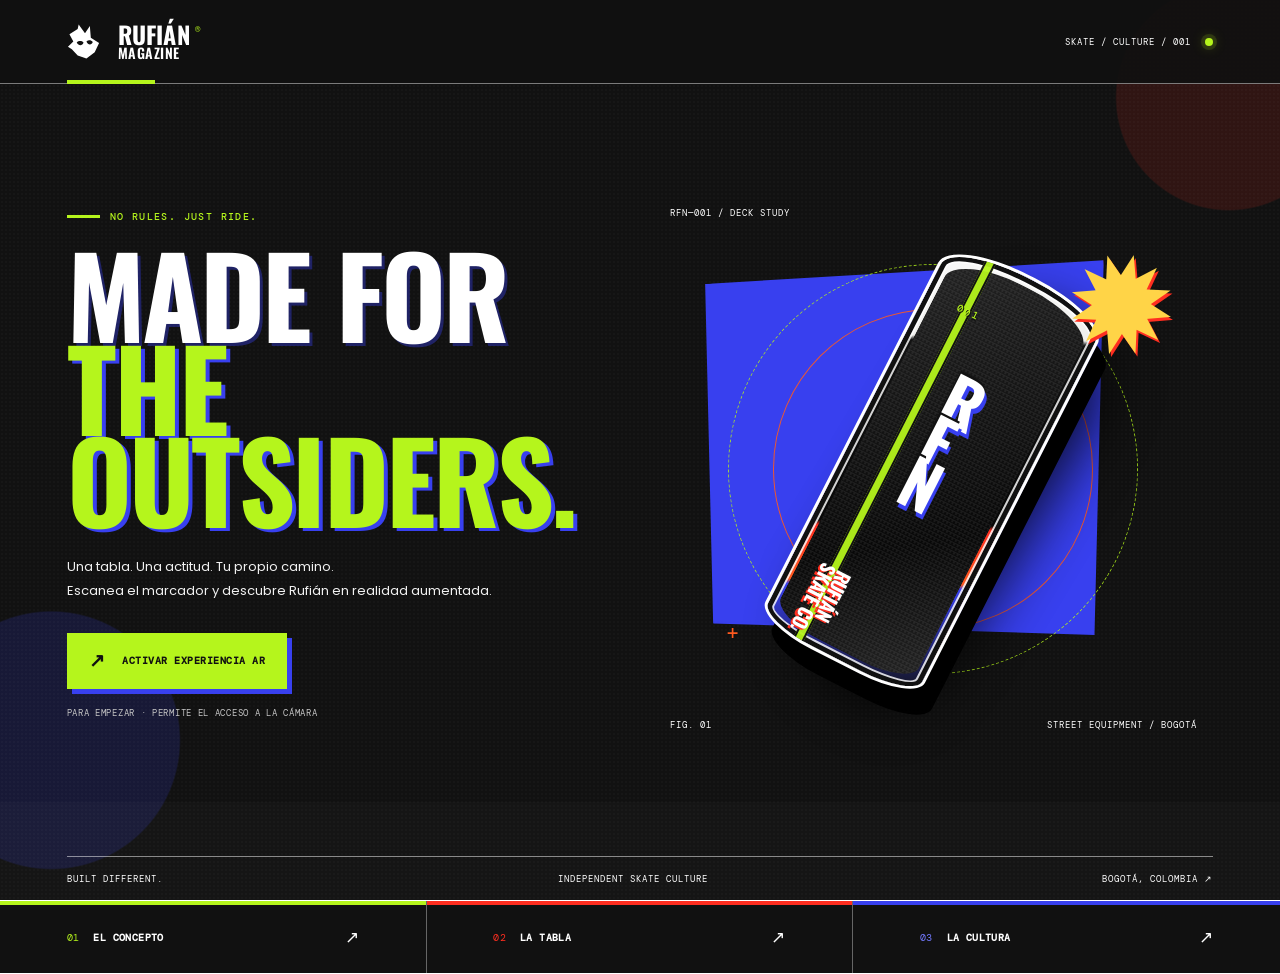
==== index.html @ 3ac0aaef "Add files via upload" ====
<!doctype html>
<html lang="es">
<head>
  <meta charset="utf-8">
  <meta name="viewport" content="width=device-width, initial-scale=1, viewport-fit=cover">
  <meta name="theme-color" content="#111111">
  <meta name="description" content="Rufián — skate underground. Explora la tabla mediante una experiencia de realidad aumentada.">
  <title>RUFIÁN — Skate Underground</title>
  <link rel="stylesheet" href="css/app.css">
  <!-- MindAR 1.2.5 usa módulos ES; el compilador se importa dinámicamente desde el módulo correcto. -->
  <script type="importmap">
  {
    "imports": {
      "three": "./js/three.compat.js",
      "three/addons/": "./js/addons/",
      "mindar-image-three": "https://cdn.jsdelivr.net/npm/mind-ar@1.2.5/dist/mindar-image-three.prod.js"
    }
  }
  </script>
</head>
<body>
  <div id="ar-container" aria-label="Vista de realidad aumentada"></div>

  <header class="topbar">
    <a class="wordmark" href="#inicio" aria-label="Rufián Magazine inicio">
      <svg class="brand-symbol" viewBox="0 0 72 76" role="img" aria-label="Símbolo Rufián" focusable="false">
        <path d="M5 22 22 11 24 2 37 20 47 5 49 29 66 40 57 59 40 72 22 66 10 53 2 48 13 37Z" fill="currentColor"/>
        <path d="M20 39c4-4 10-4 14 0-2 7-10 8-14 0Zm20-2c4-4 10-3 13 1-2 7-10 7-13-1Z" fill="#111111"/>
      </svg>
      <span class="wordmark-stack"><span class="wordmark-main">RUFIÁN</span><span class="wordmark-sub">MAGAZINE</span></span>
      <span class="wordmark-registered">®</span>
    </a>
    <div class="topbar-right"><span class="edition">SKATE / CULTURE / 001</span><span class="live-dot" aria-hidden="true"></span></div>
  </header>

  <main id="inicio" class="landing">
    <div class="hero-copy">
      <p class="eyebrow"><span class="eyebrow-line"></span> NO RULES. JUST RIDE.</p>
      <h1>MADE FOR<br><span>THE OUTSIDERS.</span></h1>
      <p class="intro">Una tabla. Una actitud. Tu propio camino.<br>Escanea el marcador y descubre Rufián en realidad aumentada.</p>
      <button id="start-button" class="primary-button" type="button"><span class="button-icon">↗</span><span id="start-label">ACTIVAR EXPERIENCIA AR</span></button>
      <div id="progress-container" class="progress-container" aria-live="polite">
        <div class="progress-track"><div id="progress-bar-fill"></div></div>
        <span id="progress-label">Preparando experiencia… 0%</span>
      </div>
      <p class="camera-note">PARA EMPEZAR · PERMITE EL ACCESO A LA CÁMARA</p>
    </div>

    <div class="deck-stage" aria-label="Ilustración gráfica de una tabla de skate Rufián">
      <div class="stage-index">RFN—001 / DECK STUDY</div>
      <div class="orbit orbit-one"></div><div class="orbit orbit-two"></div>
      <div class="deck-shadow"></div>
      <div class="skate-deck" aria-hidden="true">
        <div class="deck-grip"></div><div class="deck-stripe"></div>
        <div class="deck-mark">R<br>F<br>N</div><div class="deck-number">001</div>
        <div class="deck-scribble">RUFIÁN<br>SKATE CO.</div>
      </div>
      <div class="stage-caption"><span>FIG. 01</span><span>STREET EQUIPMENT / BOGOTÁ</span></div>
      <div class="crosshair crosshair-a">+</div><div class="crosshair crosshair-b">+</div>
    </div>

    <div class="bottom-strip"><span>BUILT DIFFERENT.</span><span>INDEPENDENT SKATE CULTURE</span><span>BOGOTÁ, COLOMBIA ↗</span></div>
  </main>

  <section id="ar-hud" class="ar-hud" aria-label="Controles de realidad aumentada" hidden>
    <div class="scan-message"><span class="scan-pulse"></span><span id="tracking-status">Apunta al marcador para detectar la tabla</span></div>
    <button id="exit-ar" class="exit-button" type="button" aria-label="Volver al inicio">×</button>
  </section>

  <nav class="info-nav" aria-label="Información de Rufián">
    <button class="info-button" data-dialog="concept" type="button"><span>01</span> EL CONCEPTO <b>↗</b></button>
    <button class="info-button" data-dialog="deck" type="button"><span>02</span> LA TABLA <b>↗</b></button>
    <button class="info-button" data-dialog="culture" type="button"><span>03</span> LA CULTURA <b>↗</b></button>
  </nav>

  <div id="dialog-backdrop" class="dialog-backdrop" hidden>
    <section class="info-dialog" role="dialog" aria-modal="true" aria-labelledby="dialog-title">
      <button id="dialog-close" class="dialog-close" type="button" aria-label="Cerrar diálogo">×</button>
      <p id="dialog-kicker" class="eyebrow">RUFIÁN / MANIFIESTO</p>
      <h2 id="dialog-title">HECHO PARA<br>LOS OUTSIDERS.</h2>
      <p id="dialog-body" class="dialog-body"></p>
      <div class="dialog-footer"><span id="dialog-count">01 / 03</span><span>RUFIÁN SKATE CO. ®</span></div>
    </section>
  </div>

  <div id="toast" class="toast" role="status" aria-live="polite"></div>
  <script type="module">
    import * as THREE from './js/three.module.js';
    import { APP } from './js/app.js';
    import { MindARController } from './js/mindar/mindar_controller.js';

    window.THREE = THREE;
    const $ = (id) => document.getElementById(id);
    const startButton = $('start-button');
    const startLabel = $('start-label');
    const progressContainer = $('progress-container');
    const progressFill = $('progress-bar-fill');
    const progressLabel = $('progress-label');
    const landing = document.querySelector('.landing');
    const arHud = $('ar-hud');
    const toast = $('toast');
    let player = null, mindarController = null, loaded = false, loadPromise = null;
    let toastTimer = null, audioContext = null, arActive = false;
    let compiledTargetUrl = null;
    let compileTargetPromise = null;

    const dialogContent = {
      concept: { kicker: 'RUFIÁN / MANIFIESTO', title: 'HECHO PARA<br>LOS OUTSIDERS.', body: 'Rufián nace de la calle, la gráfica independiente y la necesidad de expresarse sin pedir permiso. No buscamos encajar: buscamos dejar huella. Una marca para quienes convierten cada superficie en una posibilidad.', count: '01 / 03' },
      deck: { kicker: 'RUFIÁN / PRODUCTO 001', title: 'TU TABLA.<br>TUS REGLAS.', body: 'La tabla es más que una herramienta: es una superficie para llevar tu identidad. Gráfica contundente, lenguaje visual experimental y una actitud que mezcla el skate clásico con la cultura underground. Esta experiencia AR amplía la historia del producto.', count: '02 / 03' },
      culture: { kicker: 'RUFIÁN / COMUNIDAD', title: 'LA CALLE<br>ES DE TODOS.', body: 'Skate, música, ilustración y cultura urbana se encuentran en un mismo lugar. Rufián celebra a quienes aprenden a su ritmo, prueban cosas nuevas y construyen comunidad. No importa cómo empiezas; importa que salgas a rodar.', count: '03 / 03' }
    };

    function sound(type = 'click') {
      try {
        audioContext ||= new (window.AudioContext || window.webkitAudioContext)();
        if (audioContext.state === 'suspended') audioContext.resume();
        const osc = audioContext.createOscillator(), gain = audioContext.createGain();
        const now = audioContext.currentTime;
        osc.type = type === 'open' ? 'triangle' : 'sine';
        osc.frequency.setValueAtTime(type === 'open' ? 520 : 330, now);
        osc.frequency.exponentialRampToValueAtTime(type === 'open' ? 760 : 180, now + 0.11);
        gain.gain.setValueAtTime(0.0001, now);
        gain.gain.exponentialRampToValueAtTime(0.08, now + 0.012);
        gain.gain.exponentialRampToValueAtTime(0.0001, now + 0.16);
        osc.connect(gain); gain.connect(audioContext.destination);
        osc.start(now); osc.stop(now + 0.17);
      } catch (e) { console.warn('Audio no disponible en este navegador.', e); }
    }
    function showToast(message) {
      toast.textContent = message; toast.classList.add('visible');
      clearTimeout(toastTimer); toastTimer = setTimeout(() => toast.classList.remove('visible'), 4200);
    }
    function setProgress(percent, message) {
      const safePercent = Math.max(0, Math.min(100, Math.round(percent)));
      progressFill.style.width = `${safePercent}%`;
      progressLabel.textContent = `${message} ${safePercent}%`;
    }

    async function loadEverything() {
      if (loadPromise) return loadPromise;
      loadPromise = (async () => {
        setProgress(4, 'Cargando escena…');
        const response = await fetch('./app.json');
        if (!response.ok) throw new Error('No se pudo cargar app.json. Verifica que el repositorio esté completo.');
        const sceneJSON = await response.json();
        setProgress(12, 'Preparando escena…');
        player = new APP.Player({ alpha: true });
        await player.load(sceneJSON);
        player.setSize(window.innerWidth, window.innerHeight);
        player.play();
        document.body.appendChild(player.dom);
        player.dom.classList.add('hidden-scene-canvas');
        window.addEventListener('resize', () => player?.setSize(window.innerWidth, window.innerHeight));
        window.player = player;
        setProgress(22, 'Escena preparada…');
        await new Promise(resolve => requestAnimationFrame(resolve));
        loaded = true;
      })().catch(error => { loaded = false; loadPromise = null; throw error; });
      return loadPromise;
    }

    // MindAR 1.2.x se distribuye como ES module: cargarlo con una etiqueta script clásica
    // no crea window.MINDAR.IMAGE. Importamos Compiler como export del módulo y probamos
    // dos CDNs para evitar depender de un único punto de entrega.
    async function loadMindARCompiler() {
      const urls = [
        'https://cdn.jsdelivr.net/npm/mind-ar@1.2.5/dist/mindar-image.prod.js',
        'https://unpkg.com/mind-ar@1.2.5/dist/mindar-image.prod.js'
      ];
      let lastError = null;
      for (const url of urls) {
        try {
          const module = await import(url);
          if (typeof module.Compiler === 'function') return module.Compiler;
          throw new Error('El módulo descargado no exporta Compiler.');
        } catch (error) {
          lastError = error;
          console.warn('No se pudo cargar MindAR Compiler desde', url, error);
        }
      }
      const detail = lastError?.message ? ` Detalle: ${lastError.message}` : '';
      throw new Error('No se pudo descargar el compilador de MindAR. Revisa tu conexión, bloqueadores de contenido o la disponibilidad de los CDN e inténtalo de nuevo.' + detail);
    }

    // Genera el archivo .mind en memoria a partir de la imagen real de Rufián.
    // Esto evita reutilizar el targets.mind antiguo, que pertenecía a otra marca.
    async function getCompiledTargetUrl() {
      if (compiledTargetUrl) return compiledTargetUrl;
      if (compileTargetPromise) return compileTargetPromise;

      compileTargetPromise = (async () => {
        const Compiler = await loadMindARCompiler();

        setProgress(27, 'Cargando imagen de seguimiento…');
        const image = new Image();
        image.decoding = 'async';
        image.src = './assets/marker/target.jpg';
        if (typeof image.decode === 'function') {
          await image.decode();
        } else {
          await new Promise((resolve, reject) => {
            image.onload = resolve;
            image.onerror = () => reject(new Error('No se pudo cargar assets/marker/target.jpg.'));
          });
        }

        setProgress(32, 'Analizando imagen…');
        const compiler = new Compiler();
        await compiler.compileImageTargets([image], (percent) => {
          const p = Math.max(0, Math.min(100, Number(percent) || 0));
          setProgress(32 + p * 0.43, 'Analizando imagen…');
        });

        const buffer = await compiler.exportData();
        if (!buffer || !buffer.byteLength) throw new Error('MindAR no pudo generar el marcador. Prueba con una imagen nítida y bien iluminada.');
        compiledTargetUrl = URL.createObjectURL(new Blob([buffer], { type: 'application/octet-stream' }));
        setProgress(76, 'Marcador listo…');
        return compiledTargetUrl;
      })().catch(error => {
        compileTargetPromise = null;
        throw error;
      }).finally(() => {
        compileTargetPromise = null;
      });

      return compileTargetPromise;
    }

    startButton.addEventListener('click', async () => {
      sound('open'); startButton.disabled = true; startLabel.textContent = 'PREPARANDO…';
      progressContainer.classList.add('visible');
      try {
        await loadEverything();
        const targetUrl = await getCompiledTargetUrl();
        setProgress(82, 'Solicitando cámara…');
        mindarController = new MindARController($('ar-container'), player, new URLSearchParams(location.search).get('debug') === '1', targetUrl);
        mindarController.addListener('found', () => { $('tracking-status').textContent = 'Marcador detectado · explora la experiencia'; showToast('¡Marcador detectado!'); });
        mindarController.addListener('lost', () => { $('tracking-status').textContent = 'Marcador perdido · vuelve a apuntar'; });
        await mindarController.start();
        arActive = true;
        setProgress(100, 'Experiencia activa');
        landing.classList.add('ar-mode');
        arHud.hidden = false;
        document.body.classList.add('ar-running');
        startButton.disabled = false; startLabel.textContent = 'EXPERIENCIA ACTIVA';
        showToast('Cámara activa. Apunta a la imagen de Rufián para detectar el marcador.');
      } catch (error) {
        console.error(error);
        startButton.disabled = false; startLabel.textContent = 'REINTENTAR EXPERIENCIA AR';
        const msg = error?.message || 'No fue posible iniciar la experiencia.';
        progressLabel.textContent = msg;
        showToast(/permission|permiso|notallowederror|denied/i.test(msg) ? 'Permite el acceso a la cámara en tu navegador y vuelve a intentarlo.' : msg);
      }
    });

    document.querySelectorAll('.info-button').forEach(button => button.addEventListener('click', () => {
      const item = dialogContent[button.dataset.dialog]; if (!item) return;
      sound('open'); $('dialog-kicker').textContent = item.kicker;
      $('dialog-title').innerHTML = item.title; $('dialog-body').textContent = item.body;
      $('dialog-count').textContent = item.count;
      $('dialog-backdrop').hidden = false; $('dialog-close').focus();
    }));
    function closeDialog() { $('dialog-backdrop').hidden = true; sound(); }
    $('dialog-close').addEventListener('click', closeDialog);
    $('dialog-backdrop').addEventListener('click', event => { if (event.target === $('dialog-backdrop')) closeDialog(); });
    document.addEventListener('keydown', event => { if (event.key === 'Escape' && !$('dialog-backdrop').hidden) closeDialog(); });
    $('exit-ar').addEventListener('click', () => {
      sound(); mindarController?.stop(); mindarController = null; arActive = false;
      $('ar-container').replaceChildren(); arHud.hidden = true; landing.classList.remove('ar-mode');
      document.body.classList.remove('ar-running'); startLabel.textContent = 'ACTIVAR EXPERIENCIA AR';
      progressContainer.classList.remove('visible'); showToast('Experiencia pausada. Puedes volver a iniciarla.');
    });
    // El navegador exige HTTPS (Vercel lo ofrece) y una acción del usuario para activar la cámara y el sonido.
    window.addEventListener('beforeunload', () => mindarController?.stop());
  </script>
</body>
</html>
---- css/app.css ----
@import url('https://fonts.googleapis.com/css2?family=DM+Mono:wght@400;500&family=Oswald:wght@400;500;600;700&family=Poppins:wght@400;500;600;700;800&display=swap');
:root{--ink:#11110f;--paper:#e9e7df;--acid:#d7ff3f;--muted:#a5a49d;--line:rgba(233,231,223,.2);--display:'Barlow Condensed',Impact,sans-serif;--body:'Inter',Arial,sans-serif;--mono:'DM Mono',monospace}
*{box-sizing:border-box}html,body{margin:0;min-height:100%;background:var(--ink);color:var(--paper);font-family:var(--body)}body{min-height:100svh;overflow-x:hidden}button,a{-webkit-tap-highlight-color:transparent}button{font:inherit}#ar-container{position:fixed;inset:0;width:100%;height:100%;z-index:0;overflow:hidden;pointer-events:none}#ar-container video{object-fit:cover}#ar-container canvas{position:absolute;inset:0;width:100%;height:100%}.hidden-scene-canvas{position:fixed!important;left:-10000px!important;top:0!important;width:1px!important;height:1px!important;overflow:hidden!important;pointer-events:none!important}.topbar{height:76px;position:relative;z-index:5;display:flex;align-items:center;justify-content:space-between;padding:0 5.2vw;border-bottom:1px solid var(--line)}.wordmark{font:900 34px/.8 var(--display);letter-spacing:-1.5px;color:var(--paper);text-decoration:none}.wordmark span{font:500 10px var(--mono);vertical-align:top;margin-left:3px;letter-spacing:0}.topbar-right{display:flex;align-items:center;gap:14px;font:10px var(--mono);letter-spacing:1.2px;color:var(--muted)}.live-dot,.scan-pulse{display:inline-block;width:8px;height:8px;border-radius:50%;background:var(--acid);box-shadow:0 0 12px #d7ff3f66}.landing{position:relative;z-index:2;min-height:calc(100svh - 76px);padding:8vh 5.2vw 90px;display:grid;grid-template-columns:1fr 1fr;align-items:center;gap:2vw;transition:opacity .35s}.hero-copy{position:relative;z-index:3;max-width:650px}.eyebrow{display:flex;align-items:center;gap:10px;font:11px var(--mono);letter-spacing:1.6px;color:var(--acid);margin:0 0 24px}.eyebrow-line{display:inline-block;width:28px;height:1px;background:var(--acid)}h1{font:900 clamp(64px,8.8vw,140px)/.79 var(--display);letter-spacing:-.045em;margin:0 0 32px;text-transform:uppercase}h1 span{color:var(--acid)}.intro{font-size:14px;line-height:1.8;color:#c5c4bc;margin:0 0 30px}.primary-button{min-height:54px;padding:0 20px;border:1px solid var(--acid);background:var(--acid);color:var(--ink);display:inline-flex;align-items:center;gap:17px;font:700 11px var(--mono);letter-spacing:.6px;cursor:pointer;transition:background .2s,color .2s,transform .2s}.primary-button:hover{background:transparent;color:var(--acid);transform:translateY(-2px)}.primary-button:disabled{opacity:.65;cursor:wait}.button-icon{font-size:19px}.camera-note{font:9px var(--mono);letter-spacing:1px;color:#85857d;margin-top:18px}.progress-container{display:none;max-width:330px;margin-top:22px}.progress-container.visible{display:block}.progress-track{height:3px;background:#393a32;width:100%;margin-bottom:9px}.progress-track div{height:100%;width:0;background:var(--acid);transition:width .2s}.progress-container span{font:10px var(--mono);color:var(--muted)}.deck-stage{height:min(62vh,580px);min-height:390px;position:relative;display:flex;align-items:center;justify-content:center;isolation:isolate}.stage-index,.stage-caption{position:absolute;z-index:2;font:9px var(--mono);letter-spacing:1px;color:#929188}.stage-index{top:3%;left:3%}.stage-caption{bottom:3%;left:3%;right:3%;display:flex;justify-content:space-between}.orbit{position:absolute;border:1px solid rgba(233,231,223,.15);border-radius:50%;aspect-ratio:1;width:min(33vw,410px);transform:rotate(-25deg)}.orbit-one{border-style:dashed}.orbit-two{width:min(26vw,320px);border-color:rgba(215,255,63,.25);transform:rotate(45deg)}.deck-shadow{position:absolute;width:150px;height:430px;background:#000;filter:blur(28px);opacity:.7;transform:rotate(31deg) translate(38px,20px);border-radius:80px}.skate-deck{position:relative;width:clamp(115px,14vw,185px);height:clamp(370px,48vh,510px);border-radius:48% 48% 35% 35% / 7% 7% 5% 5%;background:linear-gradient(105deg,#393a34 0%,#151612 25%,#292a24 50%,#11120f 80%,#42433a 100%);border:2px solid #66665c;box-shadow:inset 0 0 0 5px #11120f, inset 0 0 0 7px #77776a, 18px 20px 0 #0a0a09;transform:rotate(27deg);overflow:hidden}.deck-grip{position:absolute;inset:9px;border-radius:inherit;background:repeating-linear-gradient(0deg,transparent 0 3px,#ffffff09 3px 4px),radial-gradient(ellipse at 50% 45%,#414239,#171813 70%)}.deck-stripe{position:absolute;top:0;bottom:0;left:22%;width:8px;background:var(--acid);opacity:.95}.deck-mark{position:absolute;left:37%;top:27%;font:900 clamp(36px,5vw,65px)/.75 var(--display);letter-spacing:-5px;color:var(--paper);text-shadow:3px 3px 0 #111}.deck-number{position:absolute;top:12%;left:20%;font:10px var(--mono);color:var(--acid);letter-spacing:2px}.deck-scribble{position:absolute;bottom:15%;left:27%;font:900 19px/.9 var(--display);letter-spacing:-.5px;color:var(--acid);transform:rotate(90deg);transform-origin:left center}.crosshair{position:absolute;font:22px var(--mono);color:var(--acid)}.crosshair-a{top:17%;right:15%}.crosshair-b{bottom:18%;left:13%}.bottom-strip{position:absolute;bottom:0;left:5.2vw;right:5.2vw;height:44px;border-top:1px solid var(--line);display:flex;align-items:center;justify-content:space-between;font:9px var(--mono);letter-spacing:1px;color:#85857d}.info-nav{position:relative;z-index:5;display:grid;grid-template-columns:repeat(3,1fr);border-top:1px solid var(--line);border-bottom:1px solid var(--line);background:#151612}.info-button{height:72px;padding:0 5.2vw;border:0;border-right:1px solid var(--line);background:transparent;color:var(--paper);display:flex;align-items:center;gap:14px;text-align:left;font:700 11px var(--mono);letter-spacing:.6px;cursor:pointer;transition:background .2s,color .2s}.info-button:last-child{border-right:0}.info-button>span{font:10px var(--mono);color:var(--acid)}.info-button b{margin-left:auto;font-size:17px;font-weight:400}.info-button:hover{background:var(--acid);color:var(--ink)}.info-button:hover>span{color:var(--ink)}.dialog-backdrop{position:fixed;inset:0;z-index:20;background:#000c;display:flex;align-items:center;justify-content:center;padding:20px;backdrop-filter:blur(8px)}.dialog-backdrop[hidden],.ar-hud[hidden]{display:none}.info-dialog{position:relative;width:min(600px,100%);padding:clamp(28px,5vw,54px);background:var(--paper);color:var(--ink);border:1px solid #fff;box-shadow:12px 12px 0 var(--acid)}.info-dialog .eyebrow{color:#56584d}.info-dialog h2{font:900 clamp(52px,8vw,88px)/.82 var(--display);letter-spacing:-.03em;margin:0 0 26px}.dialog-body{font-size:14px;line-height:1.8;max-width:470px;color:#41423b}.dialog-close{position:absolute;top:14px;right:18px;width:36px;height:36px;border:1px solid #aaa;background:transparent;color:var(--ink);font-size:27px;cursor:pointer}.dialog-footer{display:flex;justify-content:space-between;margin-top:35px;padding-top:15px;border-top:1px solid #b8b8ae;font:9px var(--mono);letter-spacing:1px}.toast{position:fixed;z-index:30;left:50%;bottom:100px;transform:translate(-50%,15px);background:var(--acid);color:var(--ink);padding:12px 17px;max-width:calc(100vw - 32px);font:11px var(--mono);opacity:0;pointer-events:none;transition:opacity .2s,transform .2s}.toast.visible{opacity:1;transform:translate(-50%,0)}.ar-hud{position:fixed;inset:0;z-index:8;pointer-events:none}.scan-message{position:absolute;top:95px;left:50%;transform:translateX(-50%);display:flex;align-items:center;gap:10px;max-width:calc(100% - 35px);padding:12px 16px;background:#11110fdd;border:1px solid #ffffff30;font:10px var(--mono);letter-spacing:.3px;white-space:nowrap}.scan-pulse{flex:0 0 auto;animation:pulse 1.4s infinite}.exit-button{pointer-events:auto;position:absolute;top:88px;right:5vw;width:40px;height:40px;border:1px solid #ffffff70;background:#11110fdd;color:white;font-size:27px;cursor:pointer}.ar-running .landing{opacity:.12;pointer-events:none}.ar-running .topbar{background:#11110f99}.ar-running .info-nav{background:#11110fdd}.ar-running .info-button{pointer-events:auto}.ar-running #ar-container{pointer-events:auto}.ar-running .bottom-strip{display:none}@keyframes pulse{0%,100%{opacity:1}50%{opacity:.3}}
@media(max-width:760px){.topbar{height:62px;padding:0 22px}.wordmark{font-size:30px}.topbar-right{font-size:8px;gap:8px}.landing{min-height:auto;padding:7vh 22px 80px;display:flex;flex-direction:column;align-items:stretch;gap:10px}.hero-copy{order:1}.eyebrow{font-size:9px;margin-bottom:20px}h1{font-size:clamp(65px,15vw,104px);margin-bottom:23px}.intro{font-size:12px}.deck-stage{order:2;height:390px;min-height:390px;margin-top:10px}.skate-deck{height:330px;width:112px}.orbit{width:260px}.orbit-two{width:210px}.bottom-strip{left:22px;right:22px;font-size:7px;gap:8px}.bottom-strip span:nth-child(2){display:none}.info-nav{grid-template-columns:1fr}.info-button{height:57px;padding:0 22px;border-right:0;border-bottom:1px solid var(--line)}.info-button:last-child{border-bottom:0}.ar-running .landing{opacity:0;position:absolute;inset:62px 0 auto;min-height:0;height:0;overflow:hidden;padding:0}.ar-running .info-nav{position:fixed;bottom:0;left:0;right:0;grid-template-columns:repeat(3,1fr)}.ar-running .info-button{height:62px;padding:8px;gap:5px;flex-direction:column;justify-content:center;font-size:8px}.ar-running .info-button>span{font-size:8px}.ar-running .info-button b{display:none}.scan-message{top:75px;font-size:9px}.exit-button{top:73px;right:15px;width:34px;height:34px}.dialog-body{font-size:12px}.dialog-footer{font-size:8px}.toast{bottom:205px}}
@media(prefers-reduced-motion:reduce){*,*::before,*::after{animation-duration:.01ms!important;transition-duration:.01ms!important;scroll-behavior:auto!important}}


/* -------------------------------------------------------------------------
   RUFIÁN MAGAZINE — manual de marca
   Base blanco/negro; acentos chartreuse, azul eléctrico, rojo y naranja.
   Oswald aproxima el carácter condensado de Heading Now; Poppins se usa
   para textos, como indica el manual. El resto del CSS funcional se conserva.
   ------------------------------------------------------------------------- */
:root{
  --ink:#111111;
  --paper:#ffffff;
  --acid:#b5f51c;
  --muted:#c2c2c2;
  --line:rgba(255,255,255,.25);
  --display:'Oswald','Arial Narrow',Impact,sans-serif;
  --body:'Poppins',Arial,sans-serif;
  --mono:'DM Mono',monospace;
  --rufian-blue:#3840ef;
  --rufian-orange:#ff5a1f;
  --rufian-red:#ff2e20;
  --rufian-yellow:#ffd447;
}
html,body{background:var(--ink);color:var(--paper);font-family:var(--body)}
body{background-image:radial-gradient(circle at 96% 10%,rgba(255,46,32,.13) 0 7rem,transparent 7.1rem),radial-gradient(circle at 4% 76%,rgba(56,64,239,.17) 0 8rem,transparent 8.1rem);}
body::before{content:"";position:fixed;inset:0;z-index:1;pointer-events:none;opacity:.18;background-image:radial-gradient(rgba(255,255,255,.42) .55px,transparent .75px);background-size:4px 4px;mix-blend-mode:screen;}
.topbar{height:84px;padding:0 5.2vw;border-bottom:1px solid rgba(255,255,255,.45);background:rgba(17,17,17,.92)}
.topbar::after{content:"";position:absolute;bottom:-1px;left:5.2vw;width:88px;height:4px;background:var(--acid)}
.wordmark{display:flex;align-items:center;gap:10px;font-family:var(--display);font-weight:700;letter-spacing:-.3px;color:#fff;line-height:.8}
.wordmark .brand-symbol{display:block;width:35px;height:38px;flex:0 0 auto;color:#fff}
.wordmark-stack{display:flex;flex-direction:column;gap:2px;letter-spacing:-.6px}
.wordmark .wordmark-main{font:700 24px/.88 var(--display);letter-spacing:.2px}
.wordmark .wordmark-sub{font:600 14px/.9 var(--display);letter-spacing:.5px}
.wordmark .wordmark-registered{align-self:flex-start;font:500 9px var(--mono);margin-left:-5px;color:var(--acid)}
.topbar-right{font:9px var(--mono);letter-spacing:1px;color:#fff;}
.live-dot,.scan-pulse{background:var(--acid);box-shadow:0 0 0 4px rgba(181,245,28,.13),0 0 13px rgba(181,245,28,.42)}
.landing{min-height:calc(100svh - 84px);padding-top:6vh;padding-bottom:100px;background:linear-gradient(180deg,transparent 0 88%,rgba(255,255,255,.02) 88% 100%)}
.hero-copy{max-width:690px}
.eyebrow{font:500 10px var(--mono);color:var(--acid);letter-spacing:1.4px}
.eyebrow-line{height:3px;width:33px;background:var(--acid)}
h1{font:700 clamp(64px,8.7vw,138px)/.83 var(--display);letter-spacing:-.025em;margin-bottom:30px;text-shadow:3px 3px 0 rgba(56,64,239,.38)}
h1 span{color:var(--acid);text-shadow:4px 3px 0 var(--rufian-blue);}
.intro{font-family:var(--body);font-size:13px;line-height:1.85;color:#f1f1f1;max-width:510px}
.primary-button{position:relative;isolation:isolate;min-height:56px;border:2px solid var(--acid);background:var(--acid);color:var(--ink);font:700 10px var(--mono);letter-spacing:.5px;box-shadow:5px 5px 0 var(--rufian-blue);}
.primary-button:hover{background:var(--rufian-blue);border-color:var(--rufian-blue);color:#fff;box-shadow:5px 5px 0 var(--rufian-orange);transform:translate(-1px,-1px)}
.primary-button:focus-visible,.info-button:focus-visible,.dialog-close:focus-visible,.exit-button:focus-visible{outline:3px solid var(--rufian-orange);outline-offset:4px}
.camera-note{font:9px var(--mono);color:#c5c5c5;letter-spacing:.7px}
.progress-track{background:#4c4c4c}.progress-track div{background:var(--rufian-orange)}
.deck-stage{z-index:0;overflow:visible;}
.deck-stage::before{content:"";position:absolute;z-index:-1;left:7%;top:12%;width:78%;height:72%;background:var(--rufian-blue);clip-path:polygon(9% 0,100% 8%,86% 100%,0 84%);transform:rotate(-8deg);box-shadow:14px 14px 0 rgba(255,46,32,.26);}
.deck-stage::after{content:"✹";position:absolute;z-index:2;right:8%;top:9%;font:900 clamp(60px,9vw,130px)/1 var(--display);color:var(--rufian-yellow);text-shadow:3px 3px 0 var(--rufian-red);transform:rotate(14deg);pointer-events:none;}
.stage-index,.stage-caption{color:#fff;font:9px var(--mono);letter-spacing:1px;text-shadow:1px 1px #111}
.orbit{border-color:rgba(255,255,255,.52);border-width:1px}
.orbit-one{border-style:dashed;border-color:rgba(181,245,28,.8)}
.orbit-two{border-color:rgba(255,90,31,.9);}
.deck-shadow{filter:blur(30px);opacity:.86}
.skate-deck{background:linear-gradient(155deg,#fafafa 0%,#f0f0ed 21%,#121212 22%,#070707 62%,#ff2e20 63%,#ff5a1f 75%,#3840ef 76%,#111 100%);border:3px solid #fff;box-shadow:inset 0 0 0 5px #111,inset 0 0 0 7px rgba(255,255,255,.82),18px 20px 0 #000;}
.deck-grip{background:repeating-linear-gradient(0deg,transparent 0 3px,#ffffff13 3px 4px),radial-gradient(circle at 50% 50%,rgba(255,255,255,.09) .6px,transparent 1px),linear-gradient(145deg,#222,#080808 67%,#242424);background-size:auto,4px 4px,auto;}
.deck-stripe{left:22%;width:11px;background:var(--acid);border-left:2px solid #111;border-right:2px solid #111}
.deck-mark{color:#fff;font:700 clamp(36px,5vw,65px)/.72 var(--display);letter-spacing:-3px;text-shadow:4px 4px 0 var(--rufian-blue),-2px -2px 0 #111;}
.deck-number{color:var(--acid);font-weight:500;text-shadow:1px 1px #111}
.deck-scribble{color:#fff;text-shadow:2px 2px 0 var(--rufian-red);}
.crosshair{color:var(--rufian-orange);text-shadow:1px 1px #111}
.bottom-strip{font:9px var(--mono);color:#fff;border-top:1px solid rgba(255,255,255,.5)}
.info-nav{background:#111;border-top:1px solid #fff;border-bottom:1px solid #fff;}
.info-button{position:relative;overflow:hidden;background:#111;font:600 10px var(--mono);letter-spacing:.4px;border-right:1px solid rgba(255,255,255,.36);}
.info-button::before{content:"";position:absolute;left:0;top:0;width:100%;height:4px;background:var(--acid);}
.info-button:nth-child(2)::before{background:var(--rufian-red)}
.info-button:nth-child(3)::before{background:var(--rufian-blue)}
.info-button>span{color:var(--acid)}
.info-button:nth-child(2)>span{color:var(--rufian-red)}
.info-button:nth-child(3)>span{color:#737aff}
.info-button:hover{background:var(--acid);color:#111}
.info-button:nth-child(2):hover{background:var(--rufian-red)}
.info-button:nth-child(3):hover{background:var(--rufian-blue);color:#fff}
.info-button:hover>span,.info-button:nth-child(2):hover>span,.info-button:nth-child(3):hover>span{color:inherit}
.dialog-backdrop{background:rgba(0,0,0,.82);backdrop-filter:blur(7px)}
.info-dialog{background:#111;color:#fff;border:2px solid #fff;box-shadow:10px 10px 0 var(--rufian-blue);}
.info-dialog::before{content:"";position:absolute;right:0;top:0;width:72px;height:72px;background:var(--rufian-orange);clip-path:polygon(100% 0,100% 100%,0 0);opacity:.95;pointer-events:none;}
.info-dialog .eyebrow{position:relative;z-index:1;color:var(--acid)}
.info-dialog h2{position:relative;z-index:1;color:#fff;font:700 clamp(48px,7.8vw,84px)/.9 var(--display);letter-spacing:-.025em;text-shadow:3px 3px 0 var(--rufian-blue);}
.dialog-body{font:400 13px/1.9 var(--body);color:#ededed}
.dialog-close{border:1px solid #fff;background:#111;color:#fff;z-index:2}
.dialog-close:hover{background:var(--rufian-red);color:#fff;border-color:var(--rufian-red)}
.dialog-footer{border-top:1px solid rgba(255,255,255,.4);color:#ccc}
.toast{background:var(--acid);color:#111;border:1px solid #111;box-shadow:4px 4px 0 var(--rufian-blue);font:500 10px var(--mono)}
.scan-message{background:#111e;border:1px solid #fff;color:#fff;border-left:4px solid var(--acid);}
.exit-button{background:#111e;border:1px solid #fff;color:#fff;box-shadow:3px 3px 0 var(--rufian-red)}
.exit-button:hover{background:var(--rufian-red)}
.ar-running .topbar{background:#111e}
.ar-running .info-nav{background:#111e}
@media(max-width:760px){
  .topbar{height:68px;padding:0 22px}
  .topbar::after{left:22px;width:66px;height:3px}
  .wordmark .brand-symbol{width:29px;height:32px}
  .wordmark .wordmark-main{font-size:22px}
  .wordmark .wordmark-sub{font-size:12px}
  .topbar-right{font-size:7px;letter-spacing:.3px}
  .landing{padding-top:6vh}
  h1{font-size:clamp(62px,14.7vw,100px);line-height:.84}
  .deck-stage::before{left:3%;width:88%;height:70%;top:12%}
  .deck-stage::after{right:2%;top:7%;font-size:76px}
  .info-dialog{padding:30px 24px;box-shadow:7px 7px 0 var(--rufian-blue)}
  .info-dialog::before{width:55px;height:55px}
  .dialog-body{font-size:12px;line-height:1.8}
  .ar-running .info-button:nth-child(2)::before{background:var(--rufian-red)}
}
@media(prefers-reduced-motion:reduce){body::before{opacity:.08}}
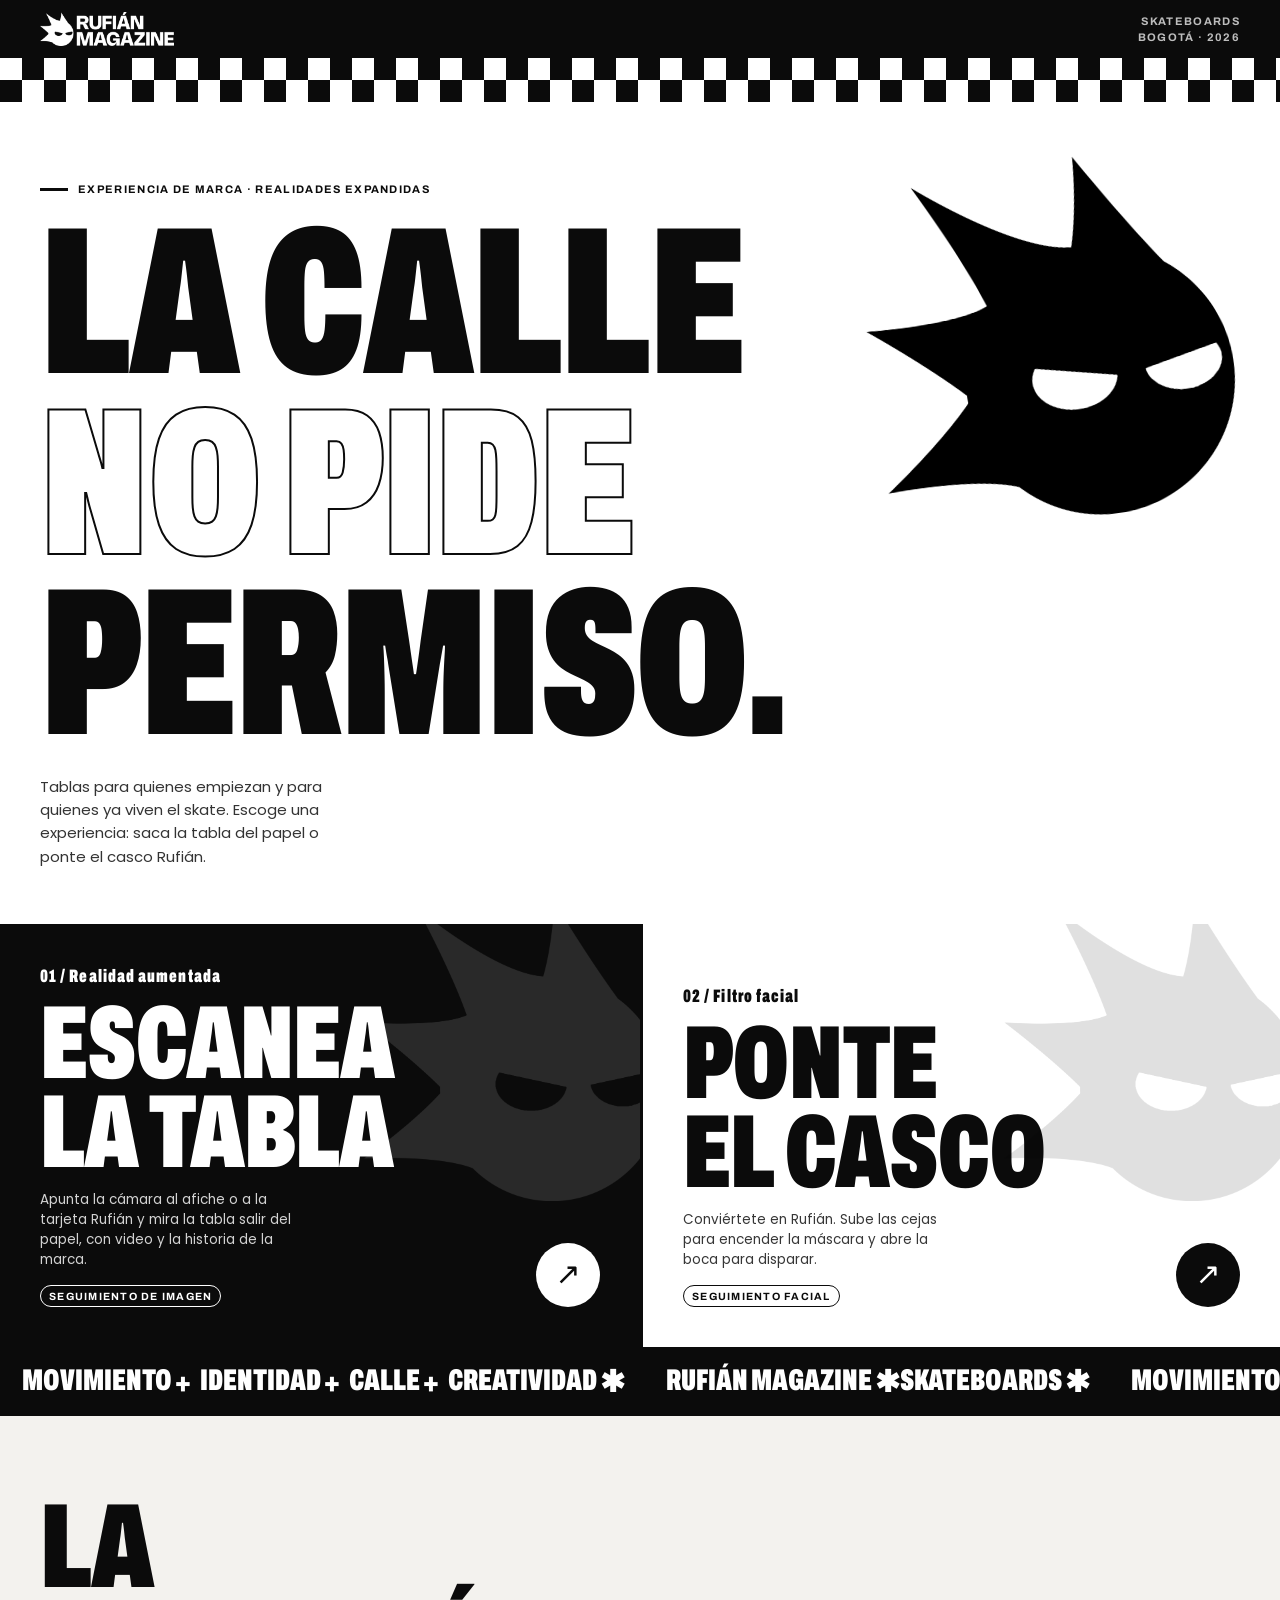
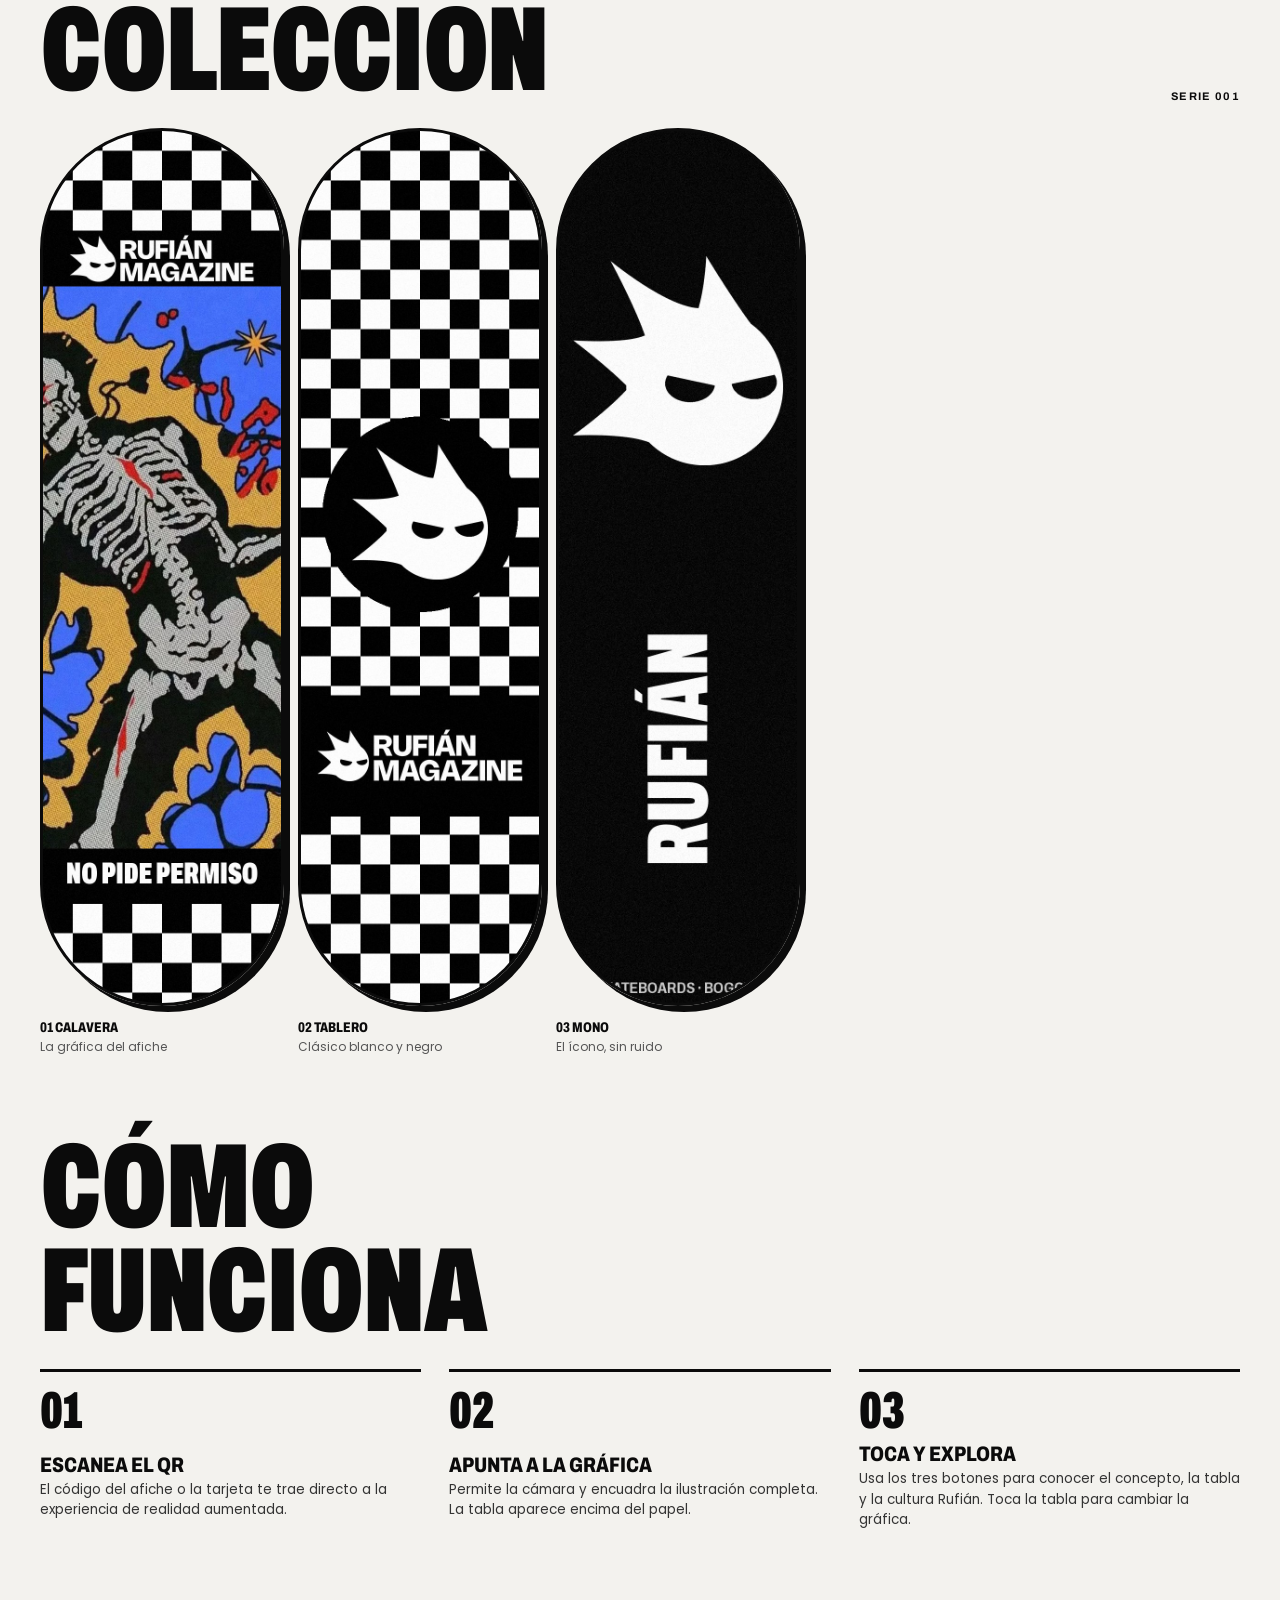
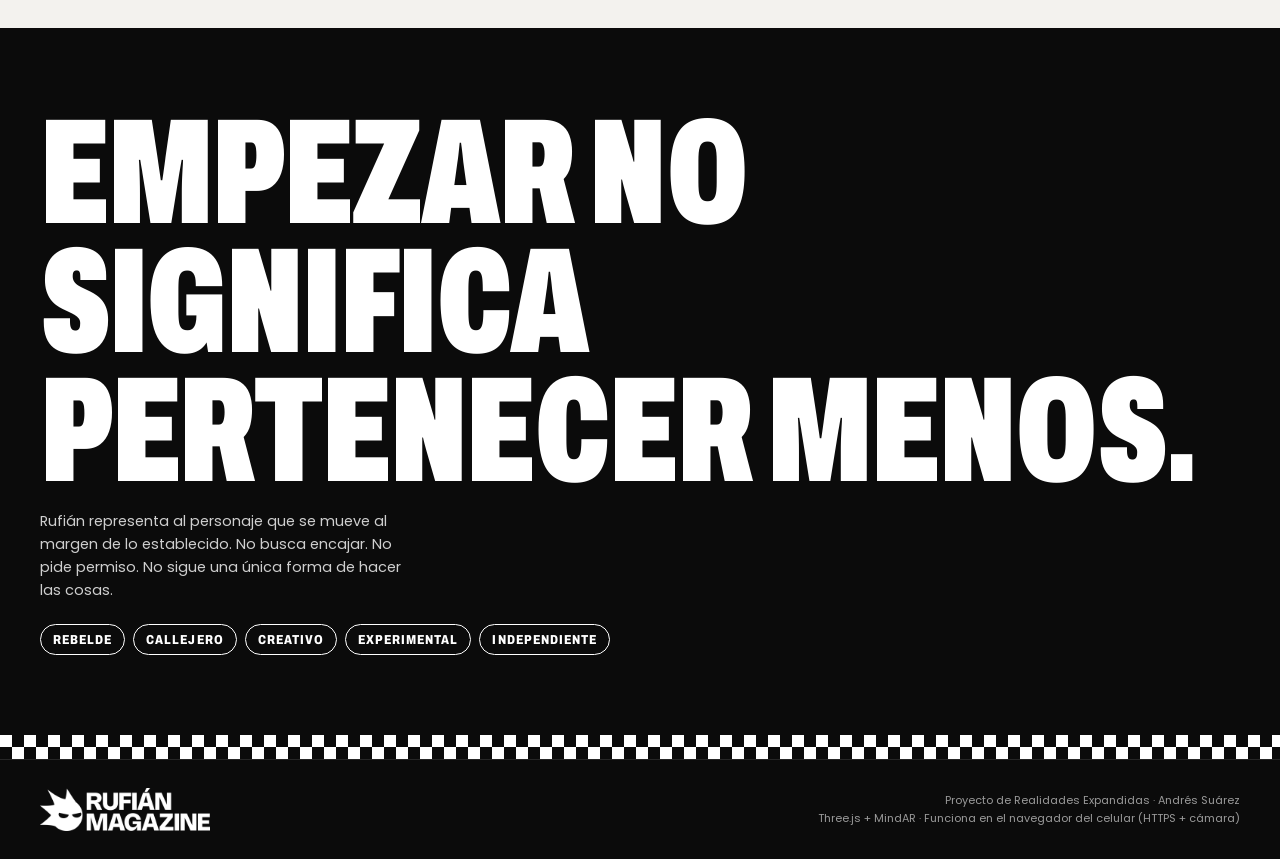
==== commit db36d708: "Add files via upload" ====
--- a/index.html
+++ b/index.html
@@ -3,275 +3,95 @@
 <head>
   <meta charset="utf-8">
   <meta name="viewport" content="width=device-width, initial-scale=1, viewport-fit=cover">
-  <meta name="theme-color" content="#111111">
-  <meta name="description" content="Rufián — skate underground. Explora la tabla mediante una experiencia de realidad aumentada.">
-  <title>RUFIÁN — Skate Underground</title>
-  <link rel="stylesheet" href="css/app.css">
-  <!-- MindAR 1.2.5 usa módulos ES; el compilador se importa dinámicamente desde el módulo correcto. -->
-  <script type="importmap">
-  {
-    "imports": {
-      "three": "./js/three.compat.js",
-      "three/addons/": "./js/addons/",
-      "mindar-image-three": "https://cdn.jsdelivr.net/npm/mind-ar@1.2.5/dist/mindar-image-three.prod.js"
-    }
-  }
-  </script>
+  <meta name="theme-color" content="#0b0b0b">
+  <meta name="description" content="Rufián Magazine — tablas de skate. Escanea la tabla en realidad aumentada o ponte el casco Rufián con el filtro facial.">
+  <title>RUFIÁN MAGAZINE — Skateboards</title>
+  <link rel="icon" href="assets/brand/icono-negro.png">
+  <link rel="preload" href="assets/fonts/archivo-wdth.woff2" as="font" type="font/woff2" crossorigin>
+  <link rel="stylesheet" href="css/rufian.css">
 </head>
 <body>
-  <div id="ar-container" aria-label="Vista de realidad aumentada"></div>
+  <header class="topbar">
+    <img class="logo" src="assets/brand/logo-blanco.png" alt="Rufián Magazine">
+    <span class="label">Skateboards<br>Bogotá · 2026</span>
+  </header>
+  <div class="checker checker-strip run" aria-hidden="true"></div>
 
-  <header class="topbar">
-    <a class="wordmark" href="#inicio" aria-label="Rufián Magazine inicio">
-      <svg class="brand-symbol" viewBox="0 0 72 76" role="img" aria-label="Símbolo Rufián" focusable="false">
-        <path d="M5 22 22 11 24 2 37 20 47 5 49 29 66 40 57 59 40 72 22 66 10 53 2 48 13 37Z" fill="currentColor"/>
-        <path d="M20 39c4-4 10-4 14 0-2 7-10 8-14 0Zm20-2c4-4 10-3 13 1-2 7-10 7-13-1Z" fill="#111111"/>
-      </svg>
-      <span class="wordmark-stack"><span class="wordmark-main">RUFIÁN</span><span class="wordmark-sub">MAGAZINE</span></span>
-      <span class="wordmark-registered">®</span>
-    </a>
-    <div class="topbar-right"><span class="edition">SKATE / CULTURE / 001</span><span class="live-dot" aria-hidden="true"></span></div>
-  </header>
+  <main>
+    <section class="hero">
+      <img class="stamp" src="assets/brand/icono-negro.png" alt="" aria-hidden="true">
+      <p class="label kicker">Experiencia de marca · Realidades expandidas</p>
+      <h1 class="display">La calle<br><span class="outline">no pide</span><br>permiso.</h1>
+      <p class="lede">Tablas para quienes empiezan y para quienes ya viven el skate. Escoge una experiencia: saca la tabla del papel o ponte el casco Rufián.</p>
+    </section>
 
-  <main id="inicio" class="landing">
-    <div class="hero-copy">
-      <p class="eyebrow"><span class="eyebrow-line"></span> NO RULES. JUST RIDE.</p>
-      <h1>MADE FOR<br><span>THE OUTSIDERS.</span></h1>
-      <p class="intro">Una tabla. Una actitud. Tu propio camino.<br>Escanea el marcador y descubre Rufián en realidad aumentada.</p>
-      <button id="start-button" class="primary-button" type="button"><span class="button-icon">↗</span><span id="start-label">ACTIVAR EXPERIENCIA AR</span></button>
-      <div id="progress-container" class="progress-container" aria-live="polite">
-        <div class="progress-track"><div id="progress-bar-fill"></div></div>
-        <span id="progress-label">Preparando experiencia… 0%</span>
+    <!-- Página de inicio: dos accesos (seguimiento de imagen y filtro facial) -->
+    <nav class="experiences" aria-label="Experiencias">
+      <a class="xp xp-ar" href="ar.html" id="go-ar">
+        <img class="art" src="assets/brand/icono-negro.png" alt="" aria-hidden="true">
+        <div>
+          <span class="num">01 / Realidad aumentada</span>
+          <h2 class="display">Escanea<br>la tabla</h2>
+          <p>Apunta la cámara al afiche o a la tarjeta Rufián y mira la tabla salir del papel, con video y la historia de la marca.</p>
+          <span class="tag">Seguimiento de imagen</span>
+        </div>
+        <span class="go" aria-hidden="true">↗</span>
+      </a>
+      <a class="xp xp-face" href="filtro.html" id="go-filter">
+        <img class="art" src="assets/brand/icono-negro.png" alt="" aria-hidden="true">
+        <div>
+          <span class="num">02 / Filtro facial</span>
+          <h2 class="display">Ponte<br>el casco</h2>
+          <p>Conviértete en Rufián. Sube las cejas para encender la máscara y abre la boca para disparar.</p>
+          <span class="tag">Seguimiento facial</span>
+        </div>
+        <span class="go" aria-hidden="true">↗</span>
+      </a>
+    </nav>
+
+    <div class="marquee" aria-hidden="true">
+      <div class="track">
+        <span>Movimiento <i>+</i> Identidad <i>+</i> Calle <i>+</i> Creatividad <i>✱</i></span>
+        <span>Rufián Magazine <i>✱</i> Skateboards <i>✱</i></span>
+        <span>Movimiento <i>+</i> Identidad <i>+</i> Calle <i>+</i> Creatividad <i>✱</i></span>
+        <span>Rufián Magazine <i>✱</i> Skateboards <i>✱</i></span>
       </div>
-      <p class="camera-note">PARA EMPEZAR · PERMITE EL ACCESO A LA CÁMARA</p>
     </div>
 
-    <div class="deck-stage" aria-label="Ilustración gráfica de una tabla de skate Rufián">
-      <div class="stage-index">RFN—001 / DECK STUDY</div>
-      <div class="orbit orbit-one"></div><div class="orbit orbit-two"></div>
-      <div class="deck-shadow"></div>
-      <div class="skate-deck" aria-hidden="true">
-        <div class="deck-grip"></div><div class="deck-stripe"></div>
-        <div class="deck-mark">R<br>F<br>N</div><div class="deck-number">001</div>
-        <div class="deck-scribble">RUFIÁN<br>SKATE CO.</div>
+    <section class="section">
+      <div class="section-head">
+        <h2 class="display">La<br>colección</h2>
+        <span class="label">Serie 001</span>
       </div>
-      <div class="stage-caption"><span>FIG. 01</span><span>STREET EQUIPMENT / BOGOTÁ</span></div>
-      <div class="crosshair crosshair-a">+</div><div class="crosshair crosshair-b">+</div>
-    </div>
+      <div class="decks">
+        <figure class="deck-card"><div class="deck" style="background-image:url(assets/textures/deck-01-calavera.jpg)"></div><figcaption>01 Calavera<small>La gráfica del afiche</small></figcaption></figure>
+        <figure class="deck-card"><div class="deck" style="background-image:url(assets/textures/deck-02-checker.jpg)"></div><figcaption>02 Tablero<small>Clásico blanco y negro</small></figcaption></figure>
+        <figure class="deck-card"><div class="deck" style="background-image:url(assets/textures/deck-03-mono.jpg)"></div><figcaption>03 Mono<small>El ícono, sin ruido</small></figcaption></figure>
+      </div>
+    </section>
 
-    <div class="bottom-strip"><span>BUILT DIFFERENT.</span><span>INDEPENDENT SKATE CULTURE</span><span>BOGOTÁ, COLOMBIA ↗</span></div>
+    <section class="section" style="padding-top:0">
+      <div class="section-head">
+        <h2 class="display">Cómo<br>funciona</h2>
+      </div>
+      <div class="steps">
+        <div class="step"><b>01</b><div><h3>Escanea el QR</h3><p>El código del afiche o la tarjeta te trae directo a la experiencia de realidad aumentada.</p></div></div>
+        <div class="step"><b>02</b><div><h3>Apunta a la gráfica</h3><p>Permite la cámara y encuadra la ilustración completa. La tabla aparece encima del papel.</p></div></div>
+        <div class="step"><b>03</b><div><h3>Toca y explora</h3><p>Usa los tres botones para conocer el concepto, la tabla y la cultura Rufián. Toca la tabla para cambiar la gráfica.</p></div></div>
+      </div>
+    </section>
+
+    <section class="section manifesto">
+      <h2 class="display">Empezar no significa pertenecer menos.</h2>
+      <p>Rufián representa al personaje que se mueve al margen de lo establecido. No busca encajar. No pide permiso. No sigue una única forma de hacer las cosas.</p>
+      <div class="pillars"><span>REBELDE</span><span>CALLEJERO</span><span>CREATIVO</span><span>EXPERIMENTAL</span><span>INDEPENDIENTE</span></div>
+    </section>
   </main>
 
-  <section id="ar-hud" class="ar-hud" aria-label="Controles de realidad aumentada" hidden>
-    <div class="scan-message"><span class="scan-pulse"></span><span id="tracking-status">Apunta al marcador para detectar la tabla</span></div>
-    <button id="exit-ar" class="exit-button" type="button" aria-label="Volver al inicio">×</button>
-  </section>
-
-  <nav class="info-nav" aria-label="Información de Rufián">
-    <button class="info-button" data-dialog="concept" type="button"><span>01</span> EL CONCEPTO <b>↗</b></button>
-    <button class="info-button" data-dialog="deck" type="button"><span>02</span> LA TABLA <b>↗</b></button>
-    <button class="info-button" data-dialog="culture" type="button"><span>03</span> LA CULTURA <b>↗</b></button>
-  </nav>
-
-  <div id="dialog-backdrop" class="dialog-backdrop" hidden>
-    <section class="info-dialog" role="dialog" aria-modal="true" aria-labelledby="dialog-title">
-      <button id="dialog-close" class="dialog-close" type="button" aria-label="Cerrar diálogo">×</button>
-      <p id="dialog-kicker" class="eyebrow">RUFIÁN / MANIFIESTO</p>
-      <h2 id="dialog-title">HECHO PARA<br>LOS OUTSIDERS.</h2>
-      <p id="dialog-body" class="dialog-body"></p>
-      <div class="dialog-footer"><span id="dialog-count">01 / 03</span><span>RUFIÁN SKATE CO. ®</span></div>
-    </section>
-  </div>
-
-  <div id="toast" class="toast" role="status" aria-live="polite"></div>
-  <script type="module">
-    import * as THREE from './js/three.module.js';
-    import { APP } from './js/app.js';
-    import { MindARController } from './js/mindar/mindar_controller.js';
-
-    window.THREE = THREE;
-    const $ = (id) => document.getElementById(id);
-    const startButton = $('start-button');
-    const startLabel = $('start-label');
-    const progressContainer = $('progress-container');
-    const progressFill = $('progress-bar-fill');
-    const progressLabel = $('progress-label');
-    const landing = document.querySelector('.landing');
-    const arHud = $('ar-hud');
-    const toast = $('toast');
-    let player = null, mindarController = null, loaded = false, loadPromise = null;
-    let toastTimer = null, audioContext = null, arActive = false;
-    let compiledTargetUrl = null;
-    let compileTargetPromise = null;
-
-    const dialogContent = {
-      concept: { kicker: 'RUFIÁN / MANIFIESTO', title: 'HECHO PARA<br>LOS OUTSIDERS.', body: 'Rufián nace de la calle, la gráfica independiente y la necesidad de expresarse sin pedir permiso. No buscamos encajar: buscamos dejar huella. Una marca para quienes convierten cada superficie en una posibilidad.', count: '01 / 03' },
-      deck: { kicker: 'RUFIÁN / PRODUCTO 001', title: 'TU TABLA.<br>TUS REGLAS.', body: 'La tabla es más que una herramienta: es una superficie para llevar tu identidad. Gráfica contundente, lenguaje visual experimental y una actitud que mezcla el skate clásico con la cultura underground. Esta experiencia AR amplía la historia del producto.', count: '02 / 03' },
-      culture: { kicker: 'RUFIÁN / COMUNIDAD', title: 'LA CALLE<br>ES DE TODOS.', body: 'Skate, música, ilustración y cultura urbana se encuentran en un mismo lugar. Rufián celebra a quienes aprenden a su ritmo, prueban cosas nuevas y construyen comunidad. No importa cómo empiezas; importa que salgas a rodar.', count: '03 / 03' }
-    };
-
-    function sound(type = 'click') {
-      try {
-        audioContext ||= new (window.AudioContext || window.webkitAudioContext)();
-        if (audioContext.state === 'suspended') audioContext.resume();
-        const osc = audioContext.createOscillator(), gain = audioContext.createGain();
-        const now = audioContext.currentTime;
-        osc.type = type === 'open' ? 'triangle' : 'sine';
-        osc.frequency.setValueAtTime(type === 'open' ? 520 : 330, now);
-        osc.frequency.exponentialRampToValueAtTime(type === 'open' ? 760 : 180, now + 0.11);
-        gain.gain.setValueAtTime(0.0001, now);
-        gain.gain.exponentialRampToValueAtTime(0.08, now + 0.012);
-        gain.gain.exponentialRampToValueAtTime(0.0001, now + 0.16);
-        osc.connect(gain); gain.connect(audioContext.destination);
-        osc.start(now); osc.stop(now + 0.17);
-      } catch (e) { console.warn('Audio no disponible en este navegador.', e); }
-    }
-    function showToast(message) {
-      toast.textContent = message; toast.classList.add('visible');
-      clearTimeout(toastTimer); toastTimer = setTimeout(() => toast.classList.remove('visible'), 4200);
-    }
-    function setProgress(percent, message) {
-      const safePercent = Math.max(0, Math.min(100, Math.round(percent)));
-      progressFill.style.width = `${safePercent}%`;
-      progressLabel.textContent = `${message} ${safePercent}%`;
-    }
-
-    async function loadEverything() {
-      if (loadPromise) return loadPromise;
-      loadPromise = (async () => {
-        setProgress(4, 'Cargando escena…');
-        const response = await fetch('./app.json');
-        if (!response.ok) throw new Error('No se pudo cargar app.json. Verifica que el repositorio esté completo.');
-        const sceneJSON = await response.json();
-        setProgress(12, 'Preparando escena…');
-        player = new APP.Player({ alpha: true });
-        await player.load(sceneJSON);
-        player.setSize(window.innerWidth, window.innerHeight);
-        player.play();
-        document.body.appendChild(player.dom);
-        player.dom.classList.add('hidden-scene-canvas');
-        window.addEventListener('resize', () => player?.setSize(window.innerWidth, window.innerHeight));
-        window.player = player;
-        setProgress(22, 'Escena preparada…');
-        await new Promise(resolve => requestAnimationFrame(resolve));
-        loaded = true;
-      })().catch(error => { loaded = false; loadPromise = null; throw error; });
-      return loadPromise;
-    }
-
-    // MindAR 1.2.x se distribuye como ES module: cargarlo con una etiqueta script clásica
-    // no crea window.MINDAR.IMAGE. Importamos Compiler como export del módulo y probamos
-    // dos CDNs para evitar depender de un único punto de entrega.
-    async function loadMindARCompiler() {
-      const urls = [
-        'https://cdn.jsdelivr.net/npm/mind-ar@1.2.5/dist/mindar-image.prod.js',
-        'https://unpkg.com/mind-ar@1.2.5/dist/mindar-image.prod.js'
-      ];
-      let lastError = null;
-      for (const url of urls) {
-        try {
-          const module = await import(url);
-          if (typeof module.Compiler === 'function') return module.Compiler;
-          throw new Error('El módulo descargado no exporta Compiler.');
-        } catch (error) {
-          lastError = error;
-          console.warn('No se pudo cargar MindAR Compiler desde', url, error);
-        }
-      }
-      const detail = lastError?.message ? ` Detalle: ${lastError.message}` : '';
-      throw new Error('No se pudo descargar el compilador de MindAR. Revisa tu conexión, bloqueadores de contenido o la disponibilidad de los CDN e inténtalo de nuevo.' + detail);
-    }
-
-    // Genera el archivo .mind en memoria a partir de la imagen real de Rufián.
-    // Esto evita reutilizar el targets.mind antiguo, que pertenecía a otra marca.
-    async function getCompiledTargetUrl() {
-      if (compiledTargetUrl) return compiledTargetUrl;
-      if (compileTargetPromise) return compileTargetPromise;
-
-      compileTargetPromise = (async () => {
-        const Compiler = await loadMindARCompiler();
-
-        setProgress(27, 'Cargando imagen de seguimiento…');
-        const image = new Image();
-        image.decoding = 'async';
-        image.src = './assets/marker/target.jpg';
-        if (typeof image.decode === 'function') {
-          await image.decode();
-        } else {
-          await new Promise((resolve, reject) => {
-            image.onload = resolve;
-            image.onerror = () => reject(new Error('No se pudo cargar assets/marker/target.jpg.'));
-          });
-        }
-
-        setProgress(32, 'Analizando imagen…');
-        const compiler = new Compiler();
-        await compiler.compileImageTargets([image], (percent) => {
-          const p = Math.max(0, Math.min(100, Number(percent) || 0));
-          setProgress(32 + p * 0.43, 'Analizando imagen…');
-        });
-
-        const buffer = await compiler.exportData();
-        if (!buffer || !buffer.byteLength) throw new Error('MindAR no pudo generar el marcador. Prueba con una imagen nítida y bien iluminada.');
-        compiledTargetUrl = URL.createObjectURL(new Blob([buffer], { type: 'application/octet-stream' }));
-        setProgress(76, 'Marcador listo…');
-        return compiledTargetUrl;
-      })().catch(error => {
-        compileTargetPromise = null;
-        throw error;
-      }).finally(() => {
-        compileTargetPromise = null;
-      });
-
-      return compileTargetPromise;
-    }
-
-    startButton.addEventListener('click', async () => {
-      sound('open'); startButton.disabled = true; startLabel.textContent = 'PREPARANDO…';
-      progressContainer.classList.add('visible');
-      try {
-        await loadEverything();
-        const targetUrl = await getCompiledTargetUrl();
-        setProgress(82, 'Solicitando cámara…');
-        mindarController = new MindARController($('ar-container'), player, new URLSearchParams(location.search).get('debug') === '1', targetUrl);
-        mindarController.addListener('found', () => { $('tracking-status').textContent = 'Marcador detectado · explora la experiencia'; showToast('¡Marcador detectado!'); });
-        mindarController.addListener('lost', () => { $('tracking-status').textContent = 'Marcador perdido · vuelve a apuntar'; });
-        await mindarController.start();
-        arActive = true;
-        setProgress(100, 'Experiencia activa');
-        landing.classList.add('ar-mode');
-        arHud.hidden = false;
-        document.body.classList.add('ar-running');
-        startButton.disabled = false; startLabel.textContent = 'EXPERIENCIA ACTIVA';
-        showToast('Cámara activa. Apunta a la imagen de Rufián para detectar el marcador.');
-      } catch (error) {
-        console.error(error);
-        startButton.disabled = false; startLabel.textContent = 'REINTENTAR EXPERIENCIA AR';
-        const msg = error?.message || 'No fue posible iniciar la experiencia.';
-        progressLabel.textContent = msg;
-        showToast(/permission|permiso|notallowederror|denied/i.test(msg) ? 'Permite el acceso a la cámara en tu navegador y vuelve a intentarlo.' : msg);
-      }
-    });
-
-    document.querySelectorAll('.info-button').forEach(button => button.addEventListener('click', () => {
-      const item = dialogContent[button.dataset.dialog]; if (!item) return;
-      sound('open'); $('dialog-kicker').textContent = item.kicker;
-      $('dialog-title').innerHTML = item.title; $('dialog-body').textContent = item.body;
-      $('dialog-count').textContent = item.count;
-      $('dialog-backdrop').hidden = false; $('dialog-close').focus();
-    }));
-    function closeDialog() { $('dialog-backdrop').hidden = true; sound(); }
-    $('dialog-close').addEventListener('click', closeDialog);
-    $('dialog-backdrop').addEventListener('click', event => { if (event.target === $('dialog-backdrop')) closeDialog(); });
-    document.addEventListener('keydown', event => { if (event.key === 'Escape' && !$('dialog-backdrop').hidden) closeDialog(); });
-    $('exit-ar').addEventListener('click', () => {
-      sound(); mindarController?.stop(); mindarController = null; arActive = false;
-      $('ar-container').replaceChildren(); arHud.hidden = true; landing.classList.remove('ar-mode');
-      document.body.classList.remove('ar-running'); startLabel.textContent = 'ACTIVAR EXPERIENCIA AR';
-      progressContainer.classList.remove('visible'); showToast('Experiencia pausada. Puedes volver a iniciarla.');
-    });
-    // El navegador exige HTTPS (Vercel lo ofrece) y una acción del usuario para activar la cámara y el sonido.
-    window.addEventListener('beforeunload', () => mindarController?.stop());
-  </script>
+  <div class="checker checker-strip small" aria-hidden="true"></div>
+  <footer class="footer">
+    <img class="logo" src="assets/brand/logo-blanco.png" alt="Rufián Magazine">
+    <small>Proyecto de Realidades Expandidas · Andrés Suárez<br>Three.js + MindAR · Funciona en el navegador del celular (HTTPS + cámara)</small>
+  </footer>
 </body>
 </html>
--- a/css/rufian.css
+++ b/css/rufian.css
@@ -0,0 +1,214 @@
+/* RUFIÁN MAGAZINE — sistema visual B/N (inspiración: zapatillas de skate clásicas, tablero de ajedrez, tipografía condensada pesada) */
+@font-face { font-family: 'Archivo'; src: url('../assets/fonts/archivo-wdth.woff2') format('woff2'); font-weight: 100 900; font-stretch: 62% 125%; font-display: swap; unicode-range: U+0000-00FF, U+0131, U+0152-0153, U+02BB-02BC, U+02C6, U+02DA, U+02DC, U+2000-206F, U+2074, U+20AC, U+2122, U+2191, U+2193, U+2212, U+2215, U+FEFF, U+FFFD; }
+@font-face { font-family: 'Archivo'; src: url('../assets/fonts/archivo-ext-wdth.woff2') format('woff2'); font-weight: 100 900; font-stretch: 62% 125%; font-display: swap; unicode-range: U+0100-02AF, U+0304, U+0308, U+0329, U+1E00-1E9F, U+1EF2-1EFF, U+2020, U+20A0-20AB, U+20AD-20C0, U+2113, U+2C60-2C7F, U+A720-A7FF; }
+@font-face { font-family: 'Poppins'; src: url('../assets/fonts/poppins-latin-400-normal.woff2') format('woff2'); font-weight: 400; font-display: swap; }
+@font-face { font-family: 'Poppins'; src: url('../assets/fonts/poppins-latin-600-normal.woff2') format('woff2'); font-weight: 600; font-display: swap; }
+
+:root {
+  --black: #0b0b0b;
+  --ink: #141414;
+  --white: #ffffff;
+  --paper: #f3f2ee;
+  --grey: #8a8a8a;
+  --line: rgba(255,255,255,.18);
+  --glow: #2f7bff;            /* solo para el encendido de la máscara */
+  --display: 'Archivo', 'Arial Narrow', Impact, sans-serif;
+  --text: 'Poppins', system-ui, sans-serif;
+  --safe-b: env(safe-area-inset-bottom, 0px);
+  --safe-t: env(safe-area-inset-top, 0px);
+}
+
+* { box-sizing: border-box; }
+html, body { margin: 0; }
+body { background: var(--paper); color: var(--black); font-family: var(--text); -webkit-font-smoothing: antialiased; -webkit-tap-highlight-color: transparent; }
+img, svg { display: block; }
+button { font: inherit; color: inherit; cursor: pointer; }
+a { color: inherit; }
+
+.display { font-family: var(--display); font-weight: 900; font-stretch: 62%; text-transform: uppercase; line-height: .86; letter-spacing: -.01em; margin: 0; }
+.label { font-family: var(--display); font-weight: 700; font-stretch: 100%; text-transform: uppercase; letter-spacing: .12em; font-size: 11px; }
+
+.checker { --c: 22px; background: conic-gradient(var(--black) 25%, var(--white) 0 50%, var(--black) 0 75%, var(--white) 0) 0 0 / calc(var(--c) * 2) calc(var(--c) * 2); }
+.checker-strip { height: 44px; --c: 22px; }
+.checker-strip.small { height: 24px; --c: 12px; }
+.checker-strip.run { animation: checker-run 6s linear infinite; }
+@keyframes checker-run { to { background-position: 176px 0; } }
+
+/* ------------------------------------------------------------------ barra superior */
+.topbar { position: sticky; top: 0; z-index: 20; display: flex; align-items: center; justify-content: space-between; gap: 16px; padding: calc(12px + var(--safe-t)) 18px 12px; background: var(--black); color: var(--white); }
+.topbar .logo { height: 34px; width: auto; }
+.topbar .label { color: #bdbdbd; text-align: right; line-height: 1.5; }
+
+/* ------------------------------------------------------------------ landing */
+.hero { position: relative; padding: 34px 18px 26px; background: var(--white); overflow: hidden; }
+.hero h1 { font-size: clamp(76px, 22vw, 210px); }
+.hero h1 .outline { color: transparent; -webkit-text-stroke: 2px var(--black); }
+.hero .kicker { display: inline-flex; align-items: center; gap: 10px; margin-bottom: 18px; }
+.hero .kicker::before { content: ''; width: 28px; height: 3px; background: var(--black); }
+.hero p.lede { max-width: min(34ch, 70%); margin: 20px 0 0; font-size: 15px; line-height: 1.55; color: #333; }
+.hero .stamp { position: absolute; right: -34px; bottom: 18px; width: min(38vw, 380px); transform: rotate(-8deg); pointer-events: none; }
+.hero > *:not(.stamp) { position: relative; z-index: 1; }
+
+.experiences { display: grid; gap: 0; background: var(--black); }
+.xp { position: relative; display: grid; grid-template-columns: 1fr auto; align-items: end; gap: 16px; min-height: 230px; padding: 22px 18px 20px; border: 0; text-align: left; text-decoration: none; overflow: hidden; transition: background .25s, color .25s; }
+.xp .num { font-family: var(--display); font-weight: 900; font-stretch: 62%; font-size: 18px; letter-spacing: .06em; }
+.xp h2 { font-size: clamp(54px, 15vw, 104px); margin-top: 10px; }
+.xp p { max-width: 30ch; margin: 12px 0 0; font-size: 13.5px; line-height: 1.5; opacity: .82; }
+.xp .go { width: 64px; height: 64px; border-radius: 50%; display: grid; place-items: center; font-size: 30px; transition: transform .25s; }
+.xp .art { position: absolute; right: -24px; top: -22px; width: 190px; opacity: .12; transition: opacity .25s, transform .4s; }
+.xp-ar { background: var(--black); color: var(--white); }
+.xp-ar .go { background: var(--white); color: var(--black); }
+.xp-ar .art { filter: invert(1); }
+.xp-face { background: var(--white); color: var(--black); border-top: 3px solid var(--black); }
+.xp-face .go { background: var(--black); color: var(--white); }
+.xp:hover .go, .xp:focus-visible .go { transform: rotate(-45deg) scale(1.06); }
+.xp:hover .art { opacity: .2; transform: rotate(-6deg) scale(1.05); }
+.xp:focus-visible { outline: 4px solid var(--glow); outline-offset: -4px; }
+.xp .tag { display: inline-block; padding: 5px 8px 4px; border: 1.5px solid currentColor; border-radius: 99px; font-family: var(--display); font-weight: 700; font-size: 10.5px; letter-spacing: .12em; text-transform: uppercase; margin-top: 14px; }
+
+.marquee { overflow: hidden; background: var(--black); color: var(--white); border-block: 3px solid var(--black); }
+.marquee .track { display: flex; width: max-content; animation: marquee 22s linear infinite; }
+.marquee span { padding: 14px 22px; font-family: var(--display); font-weight: 900; font-stretch: 62%; font-size: 30px; text-transform: uppercase; white-space: nowrap; }
+.marquee span i { font-style: normal; display: inline-block; width: 22px; vertical-align: -2px; }
+@keyframes marquee { to { transform: translateX(-50%); } }
+
+.section { padding: 46px 18px; }
+.section-head { display: flex; justify-content: space-between; align-items: end; gap: 12px; margin-bottom: 26px; }
+.section-head h2 { font-size: clamp(48px, 13vw, 120px); }
+.decks { display: grid; grid-template-columns: repeat(3, 1fr); gap: 14px; max-width: 760px; }
+.deck-card { margin: 0; }
+.deck-card .deck { aspect-ratio: 1 / 3.6; border-radius: 999px; background-size: cover; background-position: center; border: 3px solid var(--black); box-shadow: 6px 6px 0 var(--black); transition: transform .3s; }
+.deck-card:hover .deck { transform: translateY(-6px) rotate(-2deg); }
+.deck-card figcaption { margin-top: 14px; font-family: var(--display); font-weight: 800; font-stretch: 75%; text-transform: uppercase; font-size: 14px; }
+.deck-card figcaption small { display: block; font-family: var(--text); font-weight: 400; text-transform: none; font-size: 12px; color: #555; margin-top: 3px; }
+
+.steps { display: grid; gap: 0; border-top: 3px solid var(--black); }
+.step { display: grid; grid-template-columns: 70px 1fr; gap: 12px; padding: 18px 0; border-bottom: 1.5px solid var(--black); }
+.step b { font-family: var(--display); font-weight: 900; font-stretch: 62%; font-size: 52px; line-height: .8; }
+.step h3 { margin: 0 0 4px; font-family: var(--display); font-weight: 800; font-stretch: 80%; font-size: 21px; text-transform: uppercase; }
+.step p { margin: 0; font-size: 13.5px; line-height: 1.5; color: #333; }
+
+.manifesto { background: var(--black); color: var(--white); text-align: left; }
+.manifesto h2 { font-size: clamp(56px, 16vw, 150px); }
+.manifesto p { max-width: 42ch; color: #cfcfcf; line-height: 1.6; font-size: 14.5px; }
+.pillars { display: flex; flex-wrap: wrap; gap: 8px; margin-top: 22px; }
+.pillars span { padding: 8px 12px 7px; border: 1.5px solid var(--white); border-radius: 99px; font-family: var(--display); font-weight: 800; font-stretch: 80%; font-size: 13px; letter-spacing: .08em; }
+
+.footer { background: var(--black); color: #9a9a9a; padding: 28px 18px calc(28px + var(--safe-b)); display: grid; gap: 18px; border-top: 1px solid #262626; }
+.footer .logo { width: 170px; }
+.footer small { font-size: 11px; line-height: 1.6; }
+
+@media (min-width: 860px) {
+  .topbar { padding-inline: 40px; }
+  .hero { padding: 70px 40px 56px; }
+  .hero .stamp { right: 4vw; top: 60px; bottom: auto; width: 360px; }
+  .experiences { grid-template-columns: 1fr 1fr; }
+  .xp { min-height: 380px; padding: 40px; }
+  .xp-face { border-top: 0; border-left: 3px solid var(--black); }
+  .xp .art { width: 300px; }
+  .section { padding: 80px 40px; }
+  .steps { grid-template-columns: repeat(3, 1fr); gap: 28px; border-top: 0; }
+  .step { grid-template-columns: 1fr; border-top: 3px solid var(--black); border-bottom: 0; }
+  .footer { grid-template-columns: auto 1fr; align-items: center; padding-inline: 40px; }
+  .footer small { text-align: right; }
+}
+
+/* ------------------------------------------------------------------ pantallas de experiencia (AR / filtro) */
+body.xp-page { background: var(--black); color: var(--white); overflow: hidden; height: 100svh; }
+.stage { position: fixed; inset: 0; overflow: hidden; background: #000; }
+.stage > div, .stage video, .stage canvas { touch-action: manipulation; }
+
+.xp-top { position: fixed; z-index: 30; top: 0; left: 0; right: 0; display: flex; align-items: center; justify-content: space-between; padding: calc(12px + var(--safe-t)) 14px 10px; pointer-events: none; }
+.xp-top > * { pointer-events: auto; }
+.round-btn { width: 46px; height: 46px; border-radius: 50%; border: 0; background: rgba(0,0,0,.55); color: var(--white); display: grid; place-items: center; font-size: 22px; backdrop-filter: blur(8px); -webkit-backdrop-filter: blur(8px); text-decoration: none; }
+.round-btn.light { background: var(--white); color: var(--black); }
+.round-btn svg { width: 22px; height: 22px; }
+.xp-top .logo { height: 30px; filter: drop-shadow(0 1px 6px rgba(0,0,0,.5)); }
+
+.status-chip { position: fixed; z-index: 30; left: 50%; top: calc(70px + var(--safe-t)); transform: translateX(-50%); display: flex; align-items: center; gap: 9px; max-width: calc(100vw - 32px); padding: 9px 14px 8px; border-radius: 99px; background: rgba(0,0,0,.66); color: var(--white); font-family: var(--display); font-weight: 700; font-stretch: 90%; font-size: 12px; letter-spacing: .08em; text-transform: uppercase; white-space: nowrap; backdrop-filter: blur(8px); -webkit-backdrop-filter: blur(8px); transition: opacity .3s; }
+.status-chip .dot { width: 8px; height: 8px; border-radius: 50%; background: var(--white); animation: blink 1.1s infinite; flex: none; }
+.status-chip.ok .dot { background: #fff; animation: none; box-shadow: 0 0 0 3px rgba(255,255,255,.25); }
+@keyframes blink { 50% { opacity: .2; } }
+
+/* intro (antes de pedir la cámara) */
+.intro { position: fixed; inset: 0; z-index: 40; display: flex; flex-direction: column; background: var(--black); color: var(--white); overflow-y: auto; }
+.intro .checker-strip { flex: none; }
+.intro-body { flex: 1; display: flex; flex-direction: column; justify-content: center; padding: 28px 22px calc(26px + var(--safe-b)); gap: 18px; max-width: 560px; width: 100%; margin: 0 auto; }
+.intro h1 { font-size: clamp(66px, 20vw, 130px); }
+.intro p { margin: 0; color: #cfcfcf; line-height: 1.55; font-size: 14.5px; }
+.intro ul { list-style: none; margin: 0; padding: 0; display: grid; gap: 0; border-top: 1px solid var(--line); }
+.intro li { display: grid; grid-template-columns: 34px 1fr; gap: 10px; padding: 12px 0; border-bottom: 1px solid var(--line); font-size: 13.5px; line-height: 1.45; color: #e2e2e2; }
+.intro li b { font-family: var(--display); font-weight: 900; font-stretch: 62%; font-size: 24px; line-height: 1; color: var(--white); }
+.big-btn { display: flex; align-items: center; justify-content: space-between; gap: 12px; width: 100%; padding: 20px 22px; border: 0; border-radius: 0; background: var(--white); color: var(--black); font-family: var(--display); font-weight: 900; font-stretch: 70%; font-size: 26px; text-transform: uppercase; letter-spacing: .01em; text-decoration: none; box-shadow: 6px 6px 0 #3a3a3a; transition: transform .15s, box-shadow .15s; }
+.big-btn:active { transform: translate(4px, 4px); box-shadow: 2px 2px 0 #3a3a3a; }
+.big-btn:disabled { opacity: .6; }
+.big-btn span:last-child { font-size: 30px; }
+.progress { height: 6px; background: #2a2a2a; overflow: hidden; display: none; }
+.progress.visible { display: block; }
+.progress i { display: block; height: 100%; width: 0; background: var(--white); transition: width .3s; }
+.hint { font-size: 12px; color: #9a9a9a; }
+.error-box { display: none; padding: 12px 14px; border: 1.5px solid #fff; font-size: 13px; line-height: 1.5; }
+.error-box.visible { display: block; }
+.text-link { color: #fff; font-family: var(--display); font-weight: 700; letter-spacing: .1em; font-size: 12px; text-transform: uppercase; }
+
+/* barra inferior de botones del AR */
+.ar-dock { position: fixed; z-index: 30; left: 0; right: 0; bottom: 0; padding: 12px 12px calc(14px + var(--safe-b)); display: grid; gap: 10px; background: linear-gradient(transparent, rgba(0,0,0,.75) 40%); }
+.ar-dock .row { display: grid; grid-template-columns: repeat(3, 1fr); gap: 8px; }
+.info-btn { display: grid; gap: 2px; justify-items: start; padding: 11px 12px 10px; border: 2px solid var(--white); background: rgba(0,0,0,.6); color: var(--white); text-align: left; font-family: var(--display); font-weight: 900; font-stretch: 70%; font-size: 17px; line-height: 1; text-transform: uppercase; transition: background .2s, color .2s; }
+.info-btn small { font-weight: 700; font-stretch: 100%; font-size: 10px; letter-spacing: .12em; opacity: .7; }
+.info-btn:active, .info-btn.on { background: var(--white); color: var(--black); }
+.dock-actions { display: flex; gap: 8px; justify-content: center; }
+.pill-btn { display: inline-flex; align-items: center; gap: 8px; padding: 10px 14px 9px; border-radius: 99px; border: 0; background: var(--white); color: var(--black); font-family: var(--display); font-weight: 800; font-stretch: 85%; font-size: 12.5px; letter-spacing: .08em; text-transform: uppercase; }
+.pill-btn.dark { background: rgba(0,0,0,.6); color: var(--white); border: 1.5px solid rgba(255,255,255,.5); }
+
+/* diálogo informativo */
+.dialog-backdrop { position: fixed; inset: 0; z-index: 50; display: flex; align-items: flex-end; justify-content: center; background: rgba(0,0,0,.45); animation: fade .2s; }
+.dialog-backdrop[hidden] { display: none; }
+.info-dialog { position: relative; width: min(560px, 100%); max-height: 82svh; overflow-y: auto; background: var(--white); color: var(--black); padding: 0 0 calc(22px + var(--safe-b)); animation: rise .28s cubic-bezier(.2,.9,.3,1.2); }
+.info-dialog .checker-strip { height: 22px; --c: 11px; }
+.dialog-inner { padding: 20px 22px 0; }
+.info-dialog .label { color: #555; }
+.info-dialog h2 { font-size: clamp(48px, 14vw, 76px); margin: 10px 0 14px; }
+.info-dialog p { margin: 0 0 12px; font-size: 14.5px; line-height: 1.6; color: #222; }
+.info-dialog ul { margin: 6px 0 14px; padding: 0; list-style: none; border-top: 1.5px solid var(--black); }
+.info-dialog li { padding: 9px 0; border-bottom: 1px solid #d6d6d6; font-size: 14px; display: flex; gap: 10px; }
+.info-dialog li::before { content: '✱'; font-weight: 700; }
+.info-dialog .formula { margin-top: 6px; padding: 12px; background: var(--black); color: var(--white); font-family: var(--display); font-weight: 900; font-stretch: 62%; font-size: 26px; line-height: 1.05; text-transform: uppercase; }
+.dialog-close { position: absolute; right: 12px; top: 34px; width: 44px; height: 44px; border-radius: 50%; border: 2px solid var(--black); background: var(--white); font-size: 22px; line-height: 1; }
+.dialog-foot { display: flex; justify-content: space-between; padding: 14px 22px 0; }
+@keyframes rise { from { transform: translateY(40px); opacity: 0; } }
+@keyframes fade { from { opacity: 0; } }
+@media (min-width: 700px) { .dialog-backdrop { align-items: center; } .info-dialog { box-shadow: 10px 10px 0 #000; } }
+
+.toast { position: fixed; z-index: 60; left: 50%; bottom: calc(150px + var(--safe-b)); transform: translate(-50%, 20px); padding: 11px 16px 10px; background: var(--white); color: var(--black); font-family: var(--display); font-weight: 800; font-stretch: 85%; font-size: 13px; letter-spacing: .06em; text-transform: uppercase; opacity: 0; pointer-events: none; transition: .3s; white-space: nowrap; max-width: calc(100vw - 24px); overflow: hidden; text-overflow: ellipsis; }
+.toast.visible { opacity: 1; transform: translate(-50%, 0); }
+
+/* ------------------------------------------------------------------ filtro */
+.filter-ui { position: fixed; z-index: 30; left: 0; right: 0; bottom: 0; padding: 0 16px calc(18px + var(--safe-b)); display: grid; justify-items: center; gap: 14px; background: linear-gradient(transparent, rgba(0,0,0,.6) 45%); padding-top: 50px; pointer-events: none; }
+.filter-ui > * { pointer-events: auto; }
+.gesture-hints { display: flex; gap: 8px; flex-wrap: wrap; justify-content: center; }
+.gesture { display: inline-flex; align-items: center; gap: 8px; padding: 8px 12px 7px; border-radius: 99px; background: rgba(0,0,0,.6); border: 1.5px solid rgba(255,255,255,.35); font-family: var(--display); font-weight: 800; font-stretch: 85%; font-size: 11.5px; letter-spacing: .08em; text-transform: uppercase; transition: .25s; }
+.gesture.active { background: var(--white); color: var(--black); border-color: var(--white); }
+.gesture.locked { opacity: .45; }
+.power-meter { width: min(260px, 70vw); height: 6px; background: rgba(255,255,255,.18); border-radius: 9px; overflow: hidden; }
+.power-meter i { display: block; height: 100%; width: 0%; background: var(--white); border-radius: 9px; transition: width .08s linear, background .3s, box-shadow .3s; }
+.power-meter.on i { background: var(--glow); box-shadow: 0 0 12px var(--glow); }
+.capture-row { display: grid; grid-template-columns: 54px auto 54px; align-items: center; gap: 28px; }
+.shutter { width: 82px; height: 82px; border-radius: 50%; border: 5px solid var(--white); background: rgba(255,255,255,.15); display: grid; place-items: center; padding: 0; }
+.shutter span { width: 62px; height: 62px; border-radius: 50%; background: var(--white); display: grid; place-items: center; transition: transform .12s; }
+.shutter:active span { transform: scale(.88); }
+.shutter img { width: 38px; }
+.flash { position: fixed; inset: 0; z-index: 45; background: #fff; opacity: 0; pointer-events: none; }
+.flash.go { animation: flash .45s ease-out; }
+@keyframes flash { 0% { opacity: .9; } 100% { opacity: 0; } }
+.glow-vignette { position: fixed; inset: 0; z-index: 5; pointer-events: none; opacity: 0; box-shadow: inset 0 0 120px 30px var(--glow); transition: opacity .2s; mix-blend-mode: screen; }
+
+.photo-sheet { position: fixed; inset: 0; z-index: 55; display: flex; flex-direction: column; background: rgba(0,0,0,.92); padding: calc(16px + var(--safe-t)) 16px calc(18px + var(--safe-b)); gap: 14px; }
+.photo-sheet[hidden] { display: none; }
+.photo-sheet img { flex: 1; min-height: 0; width: 100%; object-fit: contain; }
+.photo-sheet .actions { display: grid; grid-template-columns: 1fr 1fr; gap: 10px; }
+.photo-sheet .big-btn { font-size: 20px; padding: 16px 18px; box-shadow: none; justify-content: center; }
+.photo-sheet .big-btn.ghost { background: transparent; color: var(--white); border: 2px solid var(--white); }
+
+@media (prefers-reduced-motion: reduce) { *, *::before, *::after { animation: none !important; transition: none !important; } }
+.filter-ui ~ .toast { bottom: calc(255px + var(--safe-b)); }
